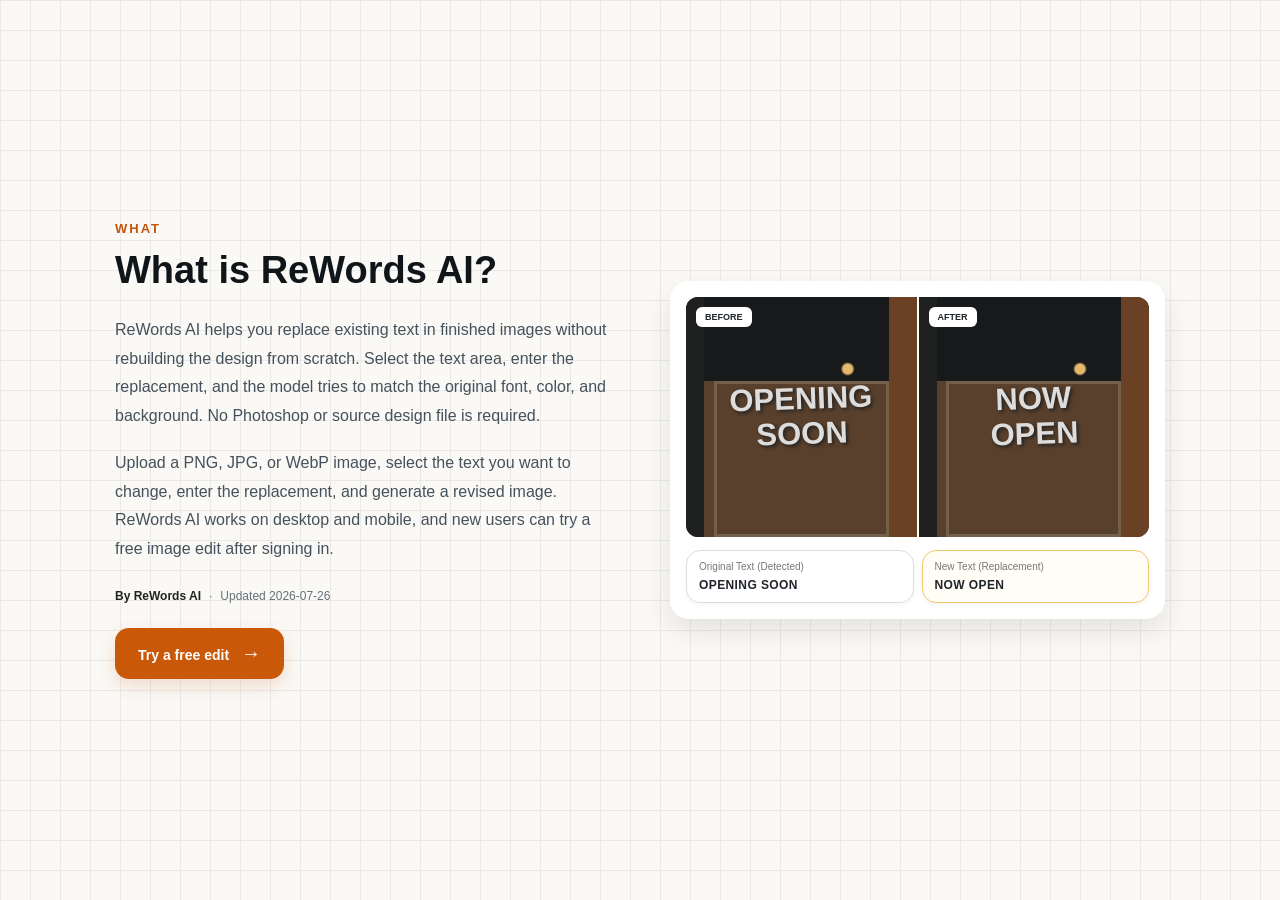
==== index.html @ 99885a3d "Upload project" ====
<!DOCTYPE html>
<html lang="en">
<head>
    <meta charset="UTF-8">
    <meta name="viewport" content="width=device-width, initial-scale=1.0">
    <title>ReWords AI</title>
    <link rel="stylesheet" href="style.css">
</head>

<body>

    <main class="page">
        <section class="hero">

            <!-- LEFT CONTENT -->
            <div class="content">

                <div class="eyebrow">WHAT</div>

                <h1>What is ReWords AI?</h1>

                <p>
                    ReWords AI helps you replace existing text in finished images
                    without rebuilding the design from scratch. Select the text area,
                    enter the replacement, and the model tries to match the original
                    font, color, and background. No Photoshop or source design file
                    is required.
                </p>

                <p>
                    Upload a PNG, JPG, or WebP image, select the text you want to
                    change, enter the replacement, and generate a revised image.
                    ReWords AI works on desktop and mobile, and new users can try a
                    free image edit after signing in.
                </p>

                <div class="meta">
                    <strong>By ReWords AI</strong>
                    <span>·</span>
                    <span>Updated 2026-07-26</span>
                </div>

                <button id="editBtn">
                    Try a free edit <span>→</span>
                </button>

            </div>


            <!-- RIGHT DEMO -->
            <div class="demo">

                <div class="images">
                

                    <!-- BEFORE -->
                    <div class="shot">
                        <span class="tag">BEFORE</span>

                        <div class="store">
                            <span>
                                OPENING<br>
                                SOON
                            </span>
                        </div>
                    </div>


                    <!-- AFTER -->
                    <div class="shot">
                        <span class="tag">AFTER</span>

                        <div class="store">
                            <span id="afterText">
                                NOW<br>
                                OPEN
                            </span>
                        </div>
                    </div>

                </div>


                <!-- TEXT BOXES -->
                <div class="labels">

                    <div class="label">
                        <small>Original Text (Detected)</small>
                        <strong>OPENING SOON</strong>
                    </div>

                    <div class="label replacement">
                        <small>New Text (Replacement)</small>
                        <strong id="replacement">NOW OPEN</strong>
                    </div>

                </div>

            </div>

        </section>
    </main>

    <script src="script.js"></script>

</body>
</html>
---- style.css ----
* {
    box-sizing: border-box;
}

body {
    margin: 0;
    font-family: Arial, Helvetica, sans-serif;
    color: #20252b;
    background: #faf9f6;
}

/* Grid Background */
body::before {
    content: "";
    position: fixed;
    inset: 0;
    z-index: -1;
    opacity: .55;

    background-image:
        linear-gradient(#ddd 1px, transparent 1px),
        linear-gradient(90deg, #ddd 1px, transparent 1px);

    background-size: 30px 30px;
}

.page {
    min-height: 100vh;
    padding: 0 8%;
}

.hero {
    max-width: 1050px;
    min-height: 100vh;
    margin: auto;

    display: grid;
    grid-template-columns: 1fr 1fr;
    gap: 60px;

    align-items: center;
}


/* LEFT SIDE */

.eyebrow {
    color: #c6530a;
    font-size: 13px;
    font-weight: bold;
    letter-spacing: 2px;
}

h1 {
    margin: 14px 0 24px;

    color: #10151a;
    font-size: 38px;
    line-height: 1.1;
}

p {
    margin-bottom: 18px;

    color: #45515b;
    font-size: 16px;
    line-height: 1.8;
}

.meta {
    display: flex;
    gap: 8px;
    align-items: center;

    margin: 25px 0;

    color: #68727b;
    font-size: 12px;
}

.meta strong {
    color: #222;
}


/* BUTTON */

button {
    border: none;
    border-radius: 14px;

    padding: 14px 23px;

    color: white;
    background: #c95808;

    font-size: 14px;
    font-weight: bold;

    cursor: pointer;

    box-shadow: 0 7px 18px #c9580830;

    transition: .2s;
}

button:hover {
    background: #b84e05;
    transform: translateY(-2px);
}

button span {
    margin-left: 8px;
    font-size: 20px;
}


/* RIGHT DEMO */

.demo {
    padding: 16px;

    background: white;
    border-radius: 19px;

    box-shadow: 0 12px 30px #00000018;
}

.images {
    display: grid;
    grid-template-columns: 1fr 1fr;
    gap: 2px;

    overflow: hidden;
    border-radius: 12px;
}

.shot {
    position: relative;
    height: 240px;
    overflow: hidden;

    background: #31271f;
}


/* Fake Store Image */

.store {
    height: 100%;

    display: flex;
    justify-content: center;
    align-items: center;

    text-align: center;
 
    background:
        radial-gradient(
            circle at 70% 30%,
            #e5b96b 0 2%,
            transparent 3%
        ),
        linear-gradient(
            90deg,
            #1e211f 0 8%, 
            transparent 8% 88%,
            #6a4125 88%
        ),
        linear-gradient(
            180deg,
             #17191a 0 35%, 
            #59402c 35% 100%
        ); 
}

.store::before {
    content: "";

    position: absolute;
    inset: 35% 12% 0;

    border: 3px solid #8e806b;

    opacity: .5;
}

.store span {
    position: relative;
    z-index: 2;

    color: #ddd;

    font-size: 31px;
    line-height: 1.12;
    font-weight: bold;

    text-shadow: 2px 2px 4px #222;

    transform: rotate(-2deg);
}


/* BEFORE / AFTER */

.tag {
    position: absolute;
    z-index: 3;

    top: 10px;
    left: 10px;

    padding: 5px 9px;

    background: white;
    border-radius: 6px;

    font-size: 9px;
    font-weight: bold;
}


/* LABELS */

.labels {
    display: grid;
    grid-template-columns: 1fr 1fr;
    gap: 8px;

    margin-top: 13px;
}

.label {
    padding: 10px 12px;

    border: 1px solid #ddd;
    border-radius: 14px;

    box-shadow: 0 2px 5px #0000000b;
}

.replacement {
    border-color: #f1c86b;
    background: #fffdf5;
}

small {
    display: block;

    margin-bottom: 6px;

    color: #777;
    font-size: 10px;
}

.label strong {
    display: block;

    font-size: 12px;
    letter-spacing: .4px;
}


/* TABLET */

@media (max-width: 850px) {

    .hero {
        grid-template-columns: 1fr;
        gap: 30px;

        padding: 55px 0;
    }

    .demo {
        max-width: 650px;
    }

    h1 {
        font-size: 34px;
    }
}


/* MOBILE */

@media (max-width: 520px) {

    .page {
        padding: 0 20px;
    }

    .hero {
        min-height: auto;
        padding: 45px 0;
    }

    .shot {
        height: 190px;
    }

    .store span {
        font-size: 24px;
    }

    .labels {
        grid-template-columns: 1fr;
    }
}
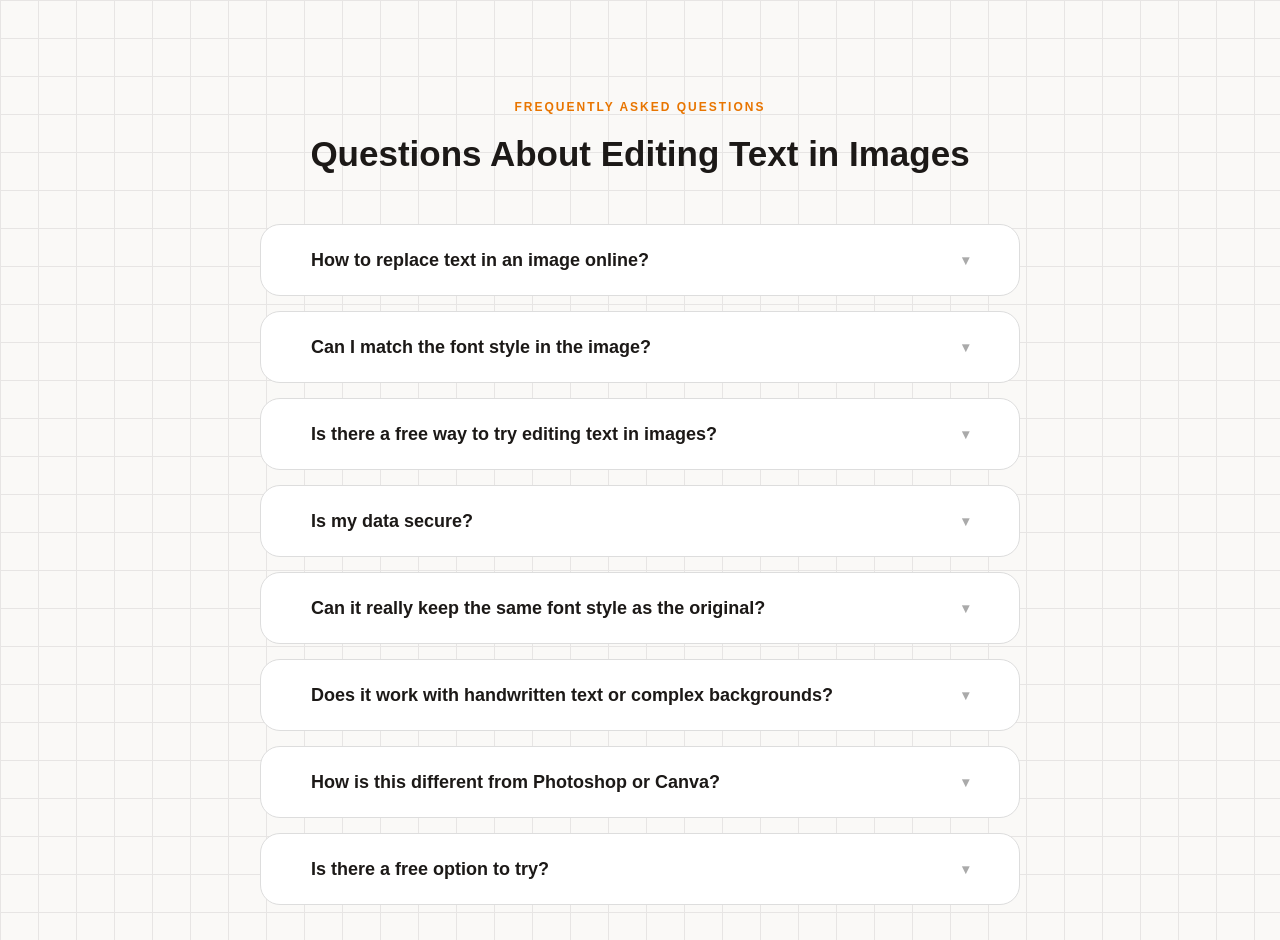
==== commit 2e58715d: "Update FAQ project" ====
--- a/index.html
+++ b/index.html
@@ -3,105 +3,96 @@
 <head>
     <meta charset="UTF-8">
     <meta name="viewport" content="width=device-width, initial-scale=1.0">
-    <title>ReWords AI</title>
+    <title>Document</title>
     <link rel="stylesheet" href="style.css">
 </head>
+<body>
+    <section class="faq-section">
 
-<body>
+    <p class="title">FREQUENTLY ASKED QUESTIONS</p>
 
-    <main class="page">
-        <section class="hero">
+    <h2>Questions About Editing Text in Images</h2>
 
-            <!-- LEFT CONTENT -->
-            <div class="content">
+    <div class="faq-list">
 
-                <div class="eyebrow">WHAT</div>
+        <details>
+            <summary>How to replace text in an image online?</summary>
+            <p>
+                Upload your image to ReWords AI, select the text you want to change,
+                enter the replacement, and generate a revised image. The tool tries
+                to match the original style as closely as the image allows.
+            </p>
+        </details>
 
-                <h1>What is ReWords AI?</h1>
+        <details>
+            <summary>Can I match the font style in the image?</summary>
+            <p>
+                ReWords AI analyzes the original text and aims to match its font,
+                size, color, and surrounding style as closely as possible.
+                Results vary with image quality and text complexity.
+            </p>
+        </details>
 
-                <p>
-                    ReWords AI helps you replace existing text in finished images
-                    without rebuilding the design from scratch. Select the text area,
-                    enter the replacement, and the model tries to match the original
-                    font, color, and background. No Photoshop or source design file
-                    is required.
-                </p>
+        <details>
+            <summary>Is there a free way to try editing text in images?</summary>
+            <p>
+                New users can try a free image edit after signing in. Additional
+                edits require credits or a subscription, and 2K and 4K resolutions
+                are subscription benefits.
+            </p>
+        </details>
 
-                <p>
-                    Upload a PNG, JPG, or WebP image, select the text you want to
-                    change, enter the replacement, and generate a revised image.
-                    ReWords AI works on desktop and mobile, and new users can try a
-                    free image edit after signing in.
-                </p>
+        <details>
+            <summary>Is my data secure?</summary>
+            <p>
+                We process uploaded images to generate the edit you request,
+                which may involve third-party AI and storage providers.
+                See our Privacy Policy for current details about data handling
+                and retention.
+            </p>
+        </details>
 
-                <div class="meta">
-                    <strong>By ReWords AI</strong>
-                    <span>·</span>
-                    <span>Updated 2026-07-26</span>
-                </div>
+        <details>
+            <summary>Can it really keep the same font style as the original?</summary>
+            <p>
+                ReWords AI is designed to match the original font and style as
+                closely as possible. Results vary with image quality, font
+                complexity, background texture, and text length.
+            </p>
+        </details>
 
-                <button id="editBtn">
-                    Try a free edit <span>→</span>
-                </button>
+        <details>
+            <summary>Does it work with handwritten text or complex backgrounds?</summary>
+            <p>
+                It can work with some handwritten, curved, or complex text areas,
+                but results vary. Clear text with enough surrounding context
+                usually works best.
+            </p>
+        </details>
 
-            </div>
+        <details>
+            <summary>How is this different from Photoshop or Canva?</summary>
+            <p>
+                Photoshop and Canva typically require opening the original
+                multi-layer project file, recreating deleted layers, or manually
+                styling new text layers. When you only have a flat PNG, JPG, or
+                WebP, ReWords AI eliminates those rebuilding steps.
+            </p>
+        </details>
 
+        <details>
+            <summary>Is there a free option to try?</summary>
+            <p>
+                Sign in to try a free image edit. No credit card is required.
+                If you need more edits, you can buy credits or subscribe.
+            </p>
+        </details>
+        
 
-            <!-- RIGHT DEMO -->
-            <div class="demo">
+    </div>
 
-                <div class="images">
-                
+</section>
 
-                    <!-- BEFORE -->
-                    <div class="shot">
-                        <span class="tag">BEFORE</span>
-
-                        <div class="store">
-                            <span>
-                                OPENING<br>
-                                SOON
-                            </span>
-                        </div>
-                    </div>
-
-
-                    <!-- AFTER -->
-                    <div class="shot">
-                        <span class="tag">AFTER</span>
-
-                        <div class="store">
-                            <span id="afterText">
-                                NOW<br>
-                                OPEN
-                            </span>
-                        </div>
-                    </div>
-
-                </div>
-
-
-                <!-- TEXT BOXES -->
-                <div class="labels">
-
-                    <div class="label">
-                        <small>Original Text (Detected)</small>
-                        <strong>OPENING SOON</strong>
-                    </div>
-
-                    <div class="label replacement">
-                        <small>New Text (Replacement)</small>
-                        <strong id="replacement">NOW OPEN</strong>
-                    </div>
-
-                </div>
-
-            </div>
-
-        </section>
-    </main>
-
-    <script src="script.js"></script>
-
+    
 </body>
 </html>
--- a/style.css
+++ b/style.css
@@ -4,306 +4,170 @@
 
 body {
     margin: 0;
-    font-family: Arial, Helvetica, sans-serif;
-    color: #20252b;
-    background: #faf9f6;
-}
+    font-family: Arial, sans-serif;
+    background-color: #faf9f7;
+    color: #1c1917;
 
-/* Grid Background */
-body::before {
-    content: "";
-    position: fixed;
-    inset: 0;
-    z-index: -1;
-    opacity: .55;
-
+    /* background */
     background-image:
-        linear-gradient(#ddd 1px, transparent 1px),
-        linear-gradient(90deg, #ddd 1px, transparent 1px);
-
-    background-size: 30px 30px;
-}
-
-.page {
-    min-height: 100vh;
-    padding: 0 8%;
-}
-
-.hero {
-    max-width: 1050px;
-    min-height: 100vh;
-    margin: auto;
-
-    display: grid;
-    grid-template-columns: 1fr 1fr;
-    gap: 60px;
-
-    align-items: center;
+        linear-gradient(#e7e5e4 1px, transparent 1px),
+        linear-gradient(90deg, #e7e5e4 1px, transparent 1px);
+    background-size: 38px 38px;
 }
 
 
-/* LEFT SIDE */
+/* FAQ  */
 
-.eyebrow {
-    color: #c6530a;
-    font-size: 13px;
+.faq-section {
+    max-width: 800px;
+    margin: 0 auto;
+    padding: 20px;
+}
+
+.title {
+    text-align: center;
+    color: #e87500;
+    font-size: 12px;
     font-weight: bold;
     letter-spacing: 2px;
+    margin-top: 80px;
 }
 
-h1 {
-    margin: 14px 0 24px;
-
-    color: #10151a;
-    font-size: 38px;
-    line-height: 1.1;
-}
-
-p {
-    margin-bottom: 18px;
-
-    color: #45515b;
-    font-size: 16px;
-    line-height: 1.8;
-}
-
-.meta {
-    display: flex;
-    gap: 8px;
-    align-items: center;
-
-    margin: 25px 0;
-
-    color: #68727b;
-    font-size: 12px;
-}
-
-.meta strong {
-    color: #222;
+.faq-section h2 {
+    text-align: center;
+    font-size: 35px;
+    margin: 20px 0 50px;
+    font-weight: 900;
 }
 
 
-/* BUTTON */
+/* FAQ Box */
 
-button {
-    border: none;
-    border-radius: 14px;
-
-    padding: 14px 23px;
-
-    color: white;
-    background: #c95808;
-
-    font-size: 14px;
-    font-weight: bold;
-
-    cursor: pointer;
-
-    box-shadow: 0 7px 18px #c9580830;
-
-    transition: .2s;
-}
-
-button:hover {
-    background: #b84e05;
-    transform: translateY(-2px);
-}
-
-button span {
-    margin-left: 8px;
-    font-size: 20px;
+.faq-list details {
+    background: white;
+    border: 1px solid #ddd;
+    border-radius: 20px;
+    margin-bottom: 15px;
+    overflow: hidden;
 }
 
 
-/* RIGHT DEMO */
 
-.demo {
-    padding: 16px;
-
-    background: white;
-    border-radius: 19px;
-
-    box-shadow: 0 12px 30px #00000018;
-}
-
-.images {
-    display: grid;
-    grid-template-columns: 1fr 1fr;
-    gap: 2px;
-
-    overflow: hidden;
-    border-radius: 12px;
-}
-
-.shot {
-    position: relative;
-    height: 240px;
-    overflow: hidden;
-
-    background: #31271f;
+.faq-list summary {
+    height: 100px;
+    padding: 20px 50px;
+    height: 70px;
+    font-size: 18px;
+    font-weight: bold;
+    cursor: pointer;
+    display: flex;
+    align-items: center;
+    justify-content: space-between;
+    list-style: none;
 }
 
 
-/* Fake Store Image */
 
-.store {
-    height: 100%;
 
-    display: flex;
-    justify-content: center;
-    align-items: center;
 
-    text-align: center;
- 
-    background:
-        radial-gradient(
-            circle at 70% 30%,
-            #e5b96b 0 2%,
-            transparent 3%
-        ),
-        linear-gradient(
-            90deg,
-            #1e211f 0 8%, 
-            transparent 8% 88%,
-            #6a4125 88%
-        ),
-        linear-gradient(
-            180deg,
-             #17191a 0 35%, 
-            #59402c 35% 100%
-        ); 
-}
+/* Right side arrow */
 
-.store::before {
-    content: "";
-
-    position: absolute;
-    inset: 35% 12% 0;
-
-    border: 3px solid #8e806b;
-
-    opacity: .5;
-}
-
-.store span {
-    position: relative;
-    z-index: 2;
-
-    color: #ddd;
-
-    font-size: 31px;
-    line-height: 1.12;
-    font-weight: bold;
-
-    text-shadow: 2px 2px 4px #222;
-
-    transform: rotate(-2deg);
+.faq-list summary::after {
+    content: "▾";
+    font-size: 14px;
+    color: #aaa;
 }
 
 
-/* BEFORE / AFTER */
+/* Open arrow */
 
-.tag {
-    position: absolute;
-    z-index: 3;
-
-    top: 10px;
-    left: 10px;
-
-    padding: 5px 9px;
-
-    background: white;
-    border-radius: 6px;
-
-    font-size: 9px;
-    font-weight: bold;
+.faq-list details[open] summary::after {
+    content: "▴";
 }
 
 
-/* LABELS */
+/* Answer */
 
-.labels {
-    display: grid;
-    grid-template-columns: 1fr 1fr;
-    gap: 8px;
+.faq-list p {
+    margin: 0;
+    padding: 0 35px 30px;
 
-    margin-top: 13px;
-}
-
-.label {
-    padding: 10px 12px;
-
-    border: 1px solid #ddd;
-    border-radius: 14px;
-
-    box-shadow: 0 2px 5px #0000000b;
-}
-
-.replacement {
-    border-color: #f1c86b;
-    background: #fffdf5;
-}
-
-small {
-    display: block;
-
-    margin-bottom: 6px;
-
-    color: #777;
-    font-size: 10px;
-}
-
-.label strong {
-    display: block;
-
-    font-size: 12px;
-    letter-spacing: .4px;
+    color: #78716c;
+    font-size: 17px;
+    line-height: 1.7;
 }
 
 
-/* TABLET */
+/* Open FAQ border */
 
-@media (max-width: 850px) {
+.faq-list details[open] {
+    border-color: #fbbf24;
+}
 
-    .hero {
-        grid-template-columns: 1fr;
-        gap: 30px;
+@media (max-width: 768px) {
 
-        padding: 55px 0;
+    .faq-section {
+        padding: 20px;
     }
 
-    .demo {
-        max-width: 650px;
+    .title {
+        margin-top: 50px;
     }
 
-    h1 {
-        font-size: 34px;
+    .faq-section h2 {
+        font-size: 30px;
+        margin-bottom: 35px;
+    }
+
+    .faq-list summary {
+        height: 65px;
+        padding: 15px 30px;
+        font-size: 17px;
+    }
+
+    .faq-list p {
+        padding: 0 30px 25px;
+        font-size: 16px;
     }
 }
 
 
-/* MOBILE */
+/* Responcive*/
 
-@media (max-width: 520px) {
+@media (max-width: 480px) {
 
-    .page {
-        padding: 0 20px;
+    .faq-section {
+        padding: 15px;
     }
 
-    .hero {
-        min-height: auto;
-        padding: 45px 0;
+    .title {
+        margin-top: 35px;
+        font-size: 11px;
     }
 
-    .shot {
-        height: 190px;
+    .faq-section h2 {
+        font-size: 25px;
+        margin: 15px 0 30px;
     }
 
-    .store span {
-        font-size: 24px;
+    .faq-list details {
+        border-radius: 15px;
+        margin-bottom: 12px;
     }
 
-    .labels {
-        grid-template-columns: 1fr;
+    .faq-list summary {
+        height: 60px;
+        padding: 10px 20px;
+        font-size: 15px;
+    }
+
+    .faq-list summary::after {
+        font-size: 12px;
+    }
+
+    .faq-list p {
+        padding: 0 20px 20px;
+        font-size: 14px;
+        line-height: 1.6;
     }
 }
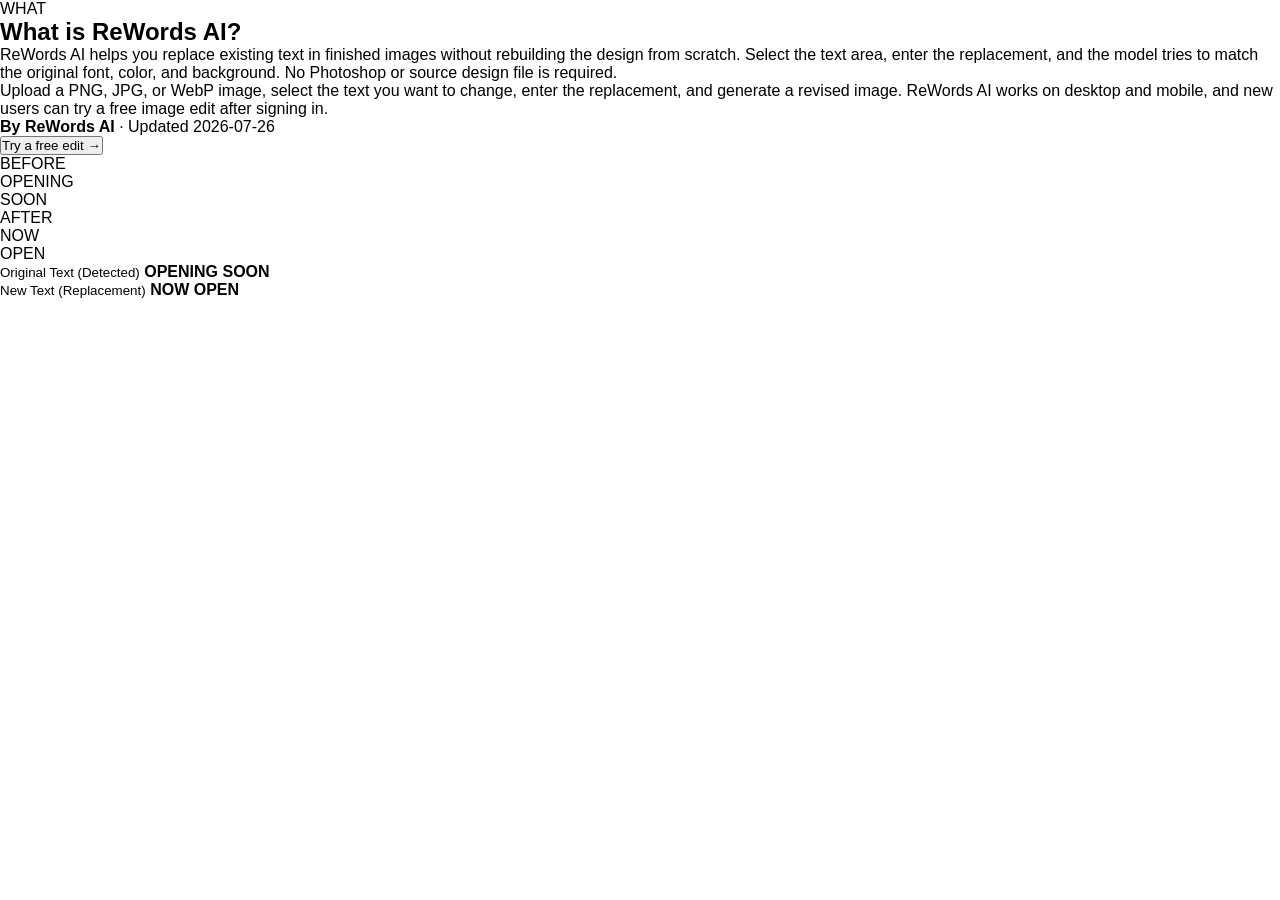
==== commit 3a5fcd05: "Misbah's work" ====
--- a/index.html
+++ b/index.html
@@ -3,96 +3,105 @@
 <head>
     <meta charset="UTF-8">
     <meta name="viewport" content="width=device-width, initial-scale=1.0">
-    <title>Document</title>
+    <title>ReWords AI</title>
     <link rel="stylesheet" href="style.css">
 </head>
+
 <body>
-    <section class="faq-section">
 
-    <p class="title">FREQUENTLY ASKED QUESTIONS</p>
+    <main class="page">
+        <section class="hero">
 
-    <h2>Questions About Editing Text in Images</h2>
+            <!-- LEFT CONTENT -->
+            <div class="content">
 
-    <div class="faq-list">
+                <div class="eyebrow">WHAT</div>
 
-        <details>
-            <summary>How to replace text in an image online?</summary>
-            <p>
-                Upload your image to ReWords AI, select the text you want to change,
-                enter the replacement, and generate a revised image. The tool tries
-                to match the original style as closely as the image allows.
-            </p>
-        </details>
+                <h1>What is ReWords AI?</h1>
 
-        <details>
-            <summary>Can I match the font style in the image?</summary>
-            <p>
-                ReWords AI analyzes the original text and aims to match its font,
-                size, color, and surrounding style as closely as possible.
-                Results vary with image quality and text complexity.
-            </p>
-        </details>
+                <p>
+                    ReWords AI helps you replace existing text in finished images
+                    without rebuilding the design from scratch. Select the text area,
+                    enter the replacement, and the model tries to match the original
+                    font, color, and background. No Photoshop or source design file
+                    is required.
+                </p>
 
-        <details>
-            <summary>Is there a free way to try editing text in images?</summary>
-            <p>
-                New users can try a free image edit after signing in. Additional
-                edits require credits or a subscription, and 2K and 4K resolutions
-                are subscription benefits.
-            </p>
-        </details>
+                <p>
+                    Upload a PNG, JPG, or WebP image, select the text you want to
+                    change, enter the replacement, and generate a revised image.
+                    ReWords AI works on desktop and mobile, and new users can try a
+                    free image edit after signing in.
+                </p>
 
-        <details>
-            <summary>Is my data secure?</summary>
-            <p>
-                We process uploaded images to generate the edit you request,
-                which may involve third-party AI and storage providers.
-                See our Privacy Policy for current details about data handling
-                and retention.
-            </p>
-        </details>
+                <div class="meta">
+                    <strong>By ReWords AI</strong>
+                    <span>·</span>
+                    <span>Updated 2026-07-26</span>
+                </div>
 
-        <details>
-            <summary>Can it really keep the same font style as the original?</summary>
-            <p>
-                ReWords AI is designed to match the original font and style as
-                closely as possible. Results vary with image quality, font
-                complexity, background texture, and text length.
-            </p>
-        </details>
+                <button id="editBtn">
+                    Try a free edit <span>→</span>
+                </button>
 
-        <details>
-            <summary>Does it work with handwritten text or complex backgrounds?</summary>
-            <p>
-                It can work with some handwritten, curved, or complex text areas,
-                but results vary. Clear text with enough surrounding context
-                usually works best.
-            </p>
-        </details>
+            </div>
 
-        <details>
-            <summary>How is this different from Photoshop or Canva?</summary>
-            <p>
-                Photoshop and Canva typically require opening the original
-                multi-layer project file, recreating deleted layers, or manually
-                styling new text layers. When you only have a flat PNG, JPG, or
-                WebP, ReWords AI eliminates those rebuilding steps.
-            </p>
-        </details>
 
-        <details>
-            <summary>Is there a free option to try?</summary>
-            <p>
-                Sign in to try a free image edit. No credit card is required.
-                If you need more edits, you can buy credits or subscribe.
-            </p>
-        </details>
-        
+            <!-- RIGHT DEMO -->
+            <div class="demo">
 
-    </div>
+                <div class="images">
+                
 
-</section>
+                    <!-- BEFORE -->
+                    <div class="shot">
+                        <span class="tag">BEFORE</span>
 
-    
+                        <div class="store">
+                            <span>
+                                OPENING<br>
+                                SOON
+                            </span>
+                        </div>
+                    </div>
+
+
+                    <!-- AFTER -->
+                    <div class="shot">
+                        <span class="tag">AFTER</span>
+
+                        <div class="store">
+                            <span id="afterText">
+                                NOW<br>
+                                OPEN
+                            </span>
+                        </div>
+                    </div>
+
+                </div>
+
+
+                <!-- TEXT BOXES -->
+                <div class="labels">
+
+                    <div class="label">
+                        <small>Original Text (Detected)</small>
+                        <strong>OPENING SOON</strong>
+                    </div>
+
+                    <div class="label replacement">
+                        <small>New Text (Replacement)</small>
+                        <strong id="replacement">NOW OPEN</strong>
+                    </div>
+
+                </div>
+
+            </div>
+
+        </section>
+    </main>
+
+    <script src="script.js"></script>
+
 </body>
 </html>
--- a/style.css
+++ b/style.css
@@ -1,3 +1,36 @@
+*{
+    margin: 0px;
+    padding: 0px;
+    box-sizing: border-box;
+}
+nav{
+    width: 100%;
+    height: auto;
+    background-color: black;
+    color: white;
+    display: flex;
+    justify-content: space-between;
+    align-items: center;
+    padding: 10px;
+}
+nav div{
+    display: flex;
+    gap: 10px;
+    font-size: 10px;
+}
+nav div li {
+    list-style-type:none;
+}
+
+nav div button{
+    font-size: 10px;
+    padding: 0px 10px;
+    cursor: pointer;
+
+}
+
+/* ------------misbah's------->
+-----------------work-------- */
 * {
     box-sizing: border-box;
 }
@@ -5,169 +38,107 @@
 body {
     margin: 0;
     font-family: Arial, sans-serif;
-    background-color: #faf9f7;
-    color: #1c1917;
-
-    /* background */
-    background-image:
-        linear-gradient(#e7e5e4 1px, transparent 1px),
-        linear-gradient(90deg, #e7e5e4 1px, transparent 1px);
-    background-size: 38px 38px;
 }
 
+.why-section {
+    width: 90%;
+    max-width: 1200px;
+    margin: 80px auto;
 
-/* FAQ  */
-
-.faq-section {
-    max-width: 800px;
-    margin: 0 auto;
-    padding: 20px;
-}
-
-.title {
-    text-align: center;
-    color: #e87500;
-    font-size: 12px;
-    font-weight: bold;
-    letter-spacing: 2px;
-    margin-top: 80px;
-}
-
-.faq-section h2 {
-    text-align: center;
-    font-size: 35px;
-    margin: 20px 0 50px;
-    font-weight: 900;
-}
-
-
-/* FAQ Box */
-
-.faq-list details {
-    background: white;
-    border: 1px solid #ddd;
-    border-radius: 20px;
-    margin-bottom: 15px;
-    overflow: hidden;
+    display: flex;
+    align-items: center;
+    gap: 70px;
 }
 
 
 
-.faq-list summary {
-    height: 100px;
-    padding: 20px 50px;
-    height: 70px;
-    font-size: 18px;
-    font-weight: bold;
-    cursor: pointer;
-    display: flex;
-    align-items: center;
-    justify-content: space-between;
-    list-style: none;
+/* Image */
+
+.why-image {
+    width: 50%;
+    /* bnbcv */
+    padding: 20px;
+    background-color: rgb(249, 238, 238);
+    border-radius: 25px;
+    
+}
+
+.why-image img {
+    width: 100%;
+    display: block;
+    border-radius: 20px;
 }
 
 
+/* Content */
 
+.why-content {
+    width: 50%;
+}
 
+.why-title {
+    font-size: 14px;
+    font-weight: bold;
+    letter-spacing: 2px;
+    margin-bottom: 18px;
+    color: #af4545;;
+}
 
-/* Right side arrow */
+.why-content h2 {
+    font-size: 42px;
+    line-height: 1.15;
+    color: #111827;
+    margin: 0 0 22px;
+}
 
-.faq-list summary::after {
-    content: "▾";
-    font-size: 14px;
-    color: #aaa;
+.intro {
+    font-size: 17px;
+    line-height: 1.7;
+    color: #667085;
+    margin-bottom: 25px;
 }
 
 
-/* Open arrow */
+/* Points */
 
-.faq-list details[open] summary::after {
-    content: "▴";
+.point {
+    display: flex;
+    align-items: center;
+    gap: 14px;
+    margin: 18px 0;
+
+    font-size: 16px;
+    font-weight: 600;
+    color: #344054;
+}
+
+.check {
+    width: 24px;
+    height: 24px;
+
+    border: 2px solid #af4545;
+    border-radius: 50%;
+
+    display: flex;
+    align-items: center;
+    justify-content: center;
+
+    color:#af4545;
+    font-size: 14px;
 }
 
 
-/* Answer */
+/* Adobe Photoshop */
 
-.faq-list p {
-    margin: 0;
-    padding: 0 35px 30px;
-
-    color: #78716c;
-    font-size: 17px;
-    line-height: 1.7;
+.reference {
+    margin-top: 32px;
+    font-size: 14px;
+    line-height: 1.6;
+    color: #667085;
 }
 
-
-/* Open FAQ border */
-
-.faq-list details[open] {
-    border-color: #fbbf24;
-}
-
-@media (max-width: 768px) {
-
-    .faq-section {
-        padding: 20px;
-    }
-
-    .title {
-        margin-top: 50px;
-    }
-
-    .faq-section h2 {
-        font-size: 30px;
-        margin-bottom: 35px;
-    }
-
-    .faq-list summary {
-        height: 65px;
-        padding: 15px 30px;
-        font-size: 17px;
-    }
-
-    .faq-list p {
-        padding: 0 30px 25px;
-        font-size: 16px;
-    }
-}
-
-
-/* Responcive*/
-
-@media (max-width: 480px) {
-
-    .faq-section {
-        padding: 15px;
-    }
-
-    .title {
-        margin-top: 35px;
-        font-size: 11px;
-    }
-
-    .faq-section h2 {
-        font-size: 25px;
-        margin: 15px 0 30px;
-    }
-
-    .faq-list details {
-        border-radius: 15px;
-        margin-bottom: 12px;
-    }
-
-    .faq-list summary {
-        height: 60px;
-        padding: 10px 20px;
-        font-size: 15px;
-    }
-
-    .faq-list summary::after {
-        font-size: 12px;
-    }
-
-    .faq-list p {
-        padding: 0 20px 20px;
-        font-size: 14px;
-        line-height: 1.6;
-    }
+.reference a {
+    color:#af4545;
+    text-decoration: underline;
+    font-weight: bold;
 }
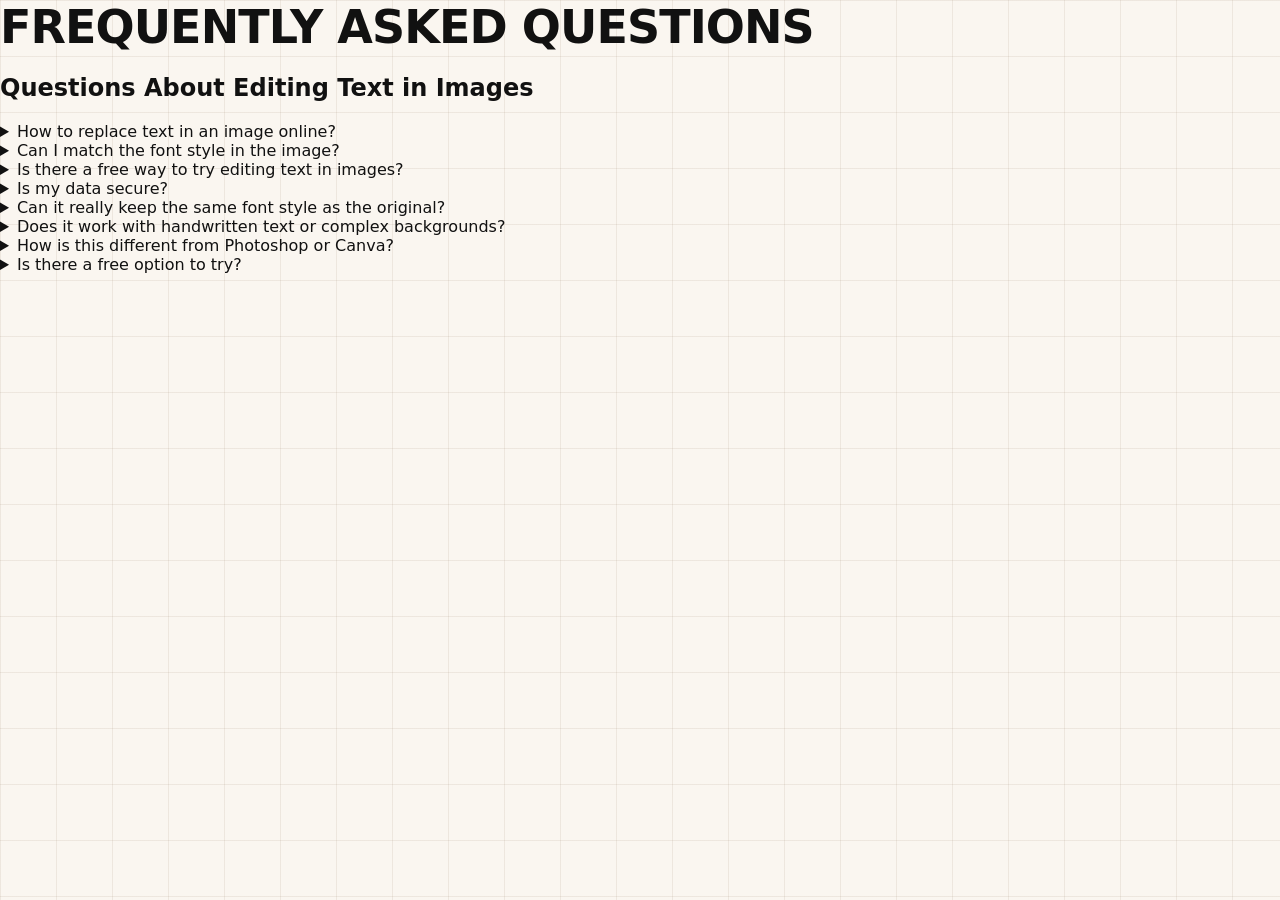
==== commit 21119ef0: "Merge main into task" ====
--- a/index.html
+++ b/index.html
@@ -3,105 +3,96 @@
 <head>
     <meta charset="UTF-8">
     <meta name="viewport" content="width=device-width, initial-scale=1.0">
-    <title>ReWords AI</title>
+    <title>Document</title>
     <link rel="stylesheet" href="style.css">
 </head>
+<body>
+    <section class="faq-section">
 
-<body>
+    <p class="title">FREQUENTLY ASKED QUESTIONS</p>
 
-    <main class="page">
-        <section class="hero">
+    <h2>Questions About Editing Text in Images</h2>
 
-            <!-- LEFT CONTENT -->
-            <div class="content">
+    <div class="faq-list">
 
-                <div class="eyebrow">WHAT</div>
+        <details>
+            <summary>How to replace text in an image online?</summary>
+            <p>
+                Upload your image to ReWords AI, select the text you want to change,
+                enter the replacement, and generate a revised image. The tool tries
+                to match the original style as closely as the image allows.
+            </p>
+        </details>
 
-                <h1>What is ReWords AI?</h1>
+        <details>
+            <summary>Can I match the font style in the image?</summary>
+            <p>
+                ReWords AI analyzes the original text and aims to match its font,
+                size, color, and surrounding style as closely as possible.
+                Results vary with image quality and text complexity.
+            </p>
+        </details>
 
-                <p>
-                    ReWords AI helps you replace existing text in finished images
-                    without rebuilding the design from scratch. Select the text area,
-                    enter the replacement, and the model tries to match the original
-                    font, color, and background. No Photoshop or source design file
-                    is required.
-                </p>
+        <details>
+            <summary>Is there a free way to try editing text in images?</summary>
+            <p>
+                New users can try a free image edit after signing in. Additional
+                edits require credits or a subscription, and 2K and 4K resolutions
+                are subscription benefits.
+            </p>
+        </details>
 
-                <p>
-                    Upload a PNG, JPG, or WebP image, select the text you want to
-                    change, enter the replacement, and generate a revised image.
-                    ReWords AI works on desktop and mobile, and new users can try a
-                    free image edit after signing in.
-                </p>
+        <details>
+            <summary>Is my data secure?</summary>
+            <p>
+                We process uploaded images to generate the edit you request,
+                which may involve third-party AI and storage providers.
+                See our Privacy Policy for current details about data handling
+                and retention.
+            </p>
+        </details>
 
-                <div class="meta">
-                    <strong>By ReWords AI</strong>
-                    <span>·</span>
-                    <span>Updated 2026-07-26</span>
-                </div>
+        <details>
+            <summary>Can it really keep the same font style as the original?</summary>
+            <p>
+                ReWords AI is designed to match the original font and style as
+                closely as possible. Results vary with image quality, font
+                complexity, background texture, and text length.
+            </p>
+        </details>
 
-                <button id="editBtn">
-                    Try a free edit <span>→</span>
-                </button>
+        <details>
+            <summary>Does it work with handwritten text or complex backgrounds?</summary>
+            <p>
+                It can work with some handwritten, curved, or complex text areas,
+                but results vary. Clear text with enough surrounding context
+                usually works best.
+            </p>
+        </details>
 
-            </div>
+        <details>
+            <summary>How is this different from Photoshop or Canva?</summary>
+            <p>
+                Photoshop and Canva typically require opening the original
+                multi-layer project file, recreating deleted layers, or manually
+                styling new text layers. When you only have a flat PNG, JPG, or
+                WebP, ReWords AI eliminates those rebuilding steps.
+            </p>
+        </details>
 
+        <details>
+            <summary>Is there a free option to try?</summary>
+            <p>
+                Sign in to try a free image edit. No credit card is required.
+                If you need more edits, you can buy credits or subscribe.
+            </p>
+        </details>
+        
 
-            <!-- RIGHT DEMO -->
-            <div class="demo">
+    </div>
 
-                <div class="images">
-                
+</section>
 
-                    <!-- BEFORE -->
-                    <div class="shot">
-                        <span class="tag">BEFORE</span>
-
-                        <div class="store">
-                            <span>
-                                OPENING<br>
-                                SOON
-                            </span>
-                        </div>
-                    </div>
-
-
-                    <!-- AFTER -->
-                    <div class="shot">
-                        <span class="tag">AFTER</span>
-
-                        <div class="store">
-                            <span id="afterText">
-                                NOW<br>
-                                OPEN
-                            </span>
-                        </div>
-                    </div>
-
-                </div>
-
-
-                <!-- TEXT BOXES -->
-                <div class="labels">
-
-                    <div class="label">
-                        <small>Original Text (Detected)</small>
-                        <strong>OPENING SOON</strong>
-                    </div>
-
-                    <div class="label replacement">
-                        <small>New Text (Replacement)</small>
-                        <strong id="replacement">NOW OPEN</strong>
-                    </div>
-
-                </div>
-
-            </div>
-
-        </section>
-    </main>
-
-    <script src="script.js"></script>
-
+    
 </body>
 </html>
--- a/style.css
+++ b/style.css
@@ -1,4 +1,4 @@
-*{
+/* *{
     margin: 0px;
     padding: 0px;
     box-sizing: border-box;
@@ -27,118 +27,139 @@
     padding: 0px 10px;
     cursor: pointer;
 
-}
+} */
+/* Alvina's CSS */
+   :root{
+    --bg:#faf6f0;
+    --grid:rgba(180,160,140,.18);
+    --card:#ffffff;
+    --accent:#bb4d00;
+    --accent-soft:#fdf0e6;
+    --ink:#111111;
+    --muted:#6b7280;
+    --fix:#974500;
+    --radius:14px;
+    --view:#fe9a00
+    
+  }
+/* --------BODY-------- */
+  body{
+    margin:0;
+    background:var(--bg);
+    background-image:
+      linear-gradient(var(--grid) 1px,transparent 1px),
+      linear-gradient(90deg,var(--grid) 1px,transparent 1px);
+    background-size:56px 56px;
+    font-family:"Poppins",system-ui,-apple-system,"Segoe UI",Arial,sans-serif;
+    color:var(--ink);
+  }
+/* -------SECTION-------- */
+  .section{
+    max-width:1200px;
+    margin:0 auto;
+    padding:64px 20px 72px;
+    text-align:center;
+  }
+/* -------PARAGRAPH */
+  .para{
+    margin:0 0 14px;
+    font-size:12px;
+    font-weight:700;
+    letter-spacing:.14em;
+    text-transform:uppercase;
+    color:var(--accent);
+  }
 
-/* ------------misbah's------->
------------------work-------- */
-* {
-    box-sizing: border-box;
-}
+  .title{
+    margin:0 0 14px;
+    font-size:clamp(32px,5vw,46px);
+    font-weight:800;
+    letter-spacing:-.02em;
+  }
 
-body {
-    margin: 0;
-    font-family: Arial, sans-serif;
-}
+  .subtitle{
+    margin:0 auto 48px;
+    max-width:52ch;
+    font-size:17px;
+    color:var(--muted);
+  }
 
-.why-section {
-    width: 90%;
-    max-width: 1200px;
-    margin: 80px auto;
+  .steps{
+    display:grid;
+    grid-template-columns:repeat(4,1fr);
+    gap:32px;
+    margin-bottom:48px;
+  }
+/* ------CARDS------- */
+  .card{
+    background:var(--card);
+    border: 0.1px solid transparent;     
+    border-radius:var(--radius);
+    padding:34px 26px 40px;
+    box-shadow:0 1px 3px rgba(17,17,17,.06);
+    transition:border-color .25s ease, transform .25s ease, box-shadow .25s ease;
+  }
 
-    display: flex;
-    align-items: center;
-    gap: 70px;
-}
+  /* orange border on the card */
+  .card:hover,
+  .card:focus-within{
+    border-color:var(--view);
+    box-shadow:0 10px 24px rgba(194,65,12,.12);
+  }
+/* -------ICONS-------- */
+  .icon{
+    width: 60px;
+    height:70px;
+    margin:0 auto 22px;
+    display:grid;
+    place-items:center;
+    border-radius:60%;
+    background:var(--accent-soft);
+    border:2px solid transparent;      /* same trick for the circle */
+    color:var(--accent);
+    transition:border-color .25s ease, background-color .25s ease;
+  }
 
+  /* border appears around the icon too */
+  .card:hover .icon,
+  .card:focus-within .icon{
+    border-color:var(--view);
+    background:#fbe4d3;
+  }
 
+  .icon svg{width:26px;height:26px;stroke:currentColor;fill:none;stroke-width:2;stroke-linecap:round;stroke-linejoin:round;color:var(--transparent);transition:stroke .25s ease,fill .25s ease;}
+  .icon svg.filled{fill:var(--accent);stroke:none;}
 
-/* Image */
+  .num{
+    margin:0 0 10px;
+    font-size:15px;
+    font-weight:700;
+    color:var(--accent);
+  }
 
-.why-image {
-    width: 50%;
-    /* bnbcv */
-    padding: 20px;
-    background-color: rgb(249, 238, 238);
-    border-radius: 25px;
-    
-}
+  .card h3{
+    margin:0 0 30px;
+    font-size:18px;
+    font-weight:600;
+  }
 
-.why-image img {
-    width: 100%;
-    display: block;
-    border-radius: 20px;
-}
+  .card p{
+    margin:0;
+    font-size:14.5px;
+    line-height:1.7;
+    color:var(--muted);
+  }
 
-
-/* Content */
-
-.why-content {
-    width: 50%;
-}
-
-.why-title {
-    font-size: 14px;
-    font-weight: bold;
-    letter-spacing: 2px;
-    margin-bottom: 18px;
-    color: #af4545;;
-}
-
-.why-content h2 {
-    font-size: 42px;
-    line-height: 1.15;
-    color: #111827;
-    margin: 0 0 22px;
-}
-
-.intro {
-    font-size: 17px;
-    line-height: 1.7;
-    color: #667085;
-    margin-bottom: 25px;
-}
-
-
-/* Points */
-
-.point {
-    display: flex;
-    align-items: center;
-    gap: 14px;
-    margin: 18px 0;
-
-    font-size: 16px;
-    font-weight: 600;
-    color: #344054;
-}
-
-.check {
-    width: 24px;
-    height: 24px;
-
-    border: 2px solid #af4545;
-    border-radius: 50%;
-
-    display: flex;
-    align-items: center;
-    justify-content: center;
-
-    color:#af4545;
-    font-size: 14px;
-}
-
-
-/* Adobe Photoshop */
-
-.reference {
-    margin-top: 32px;
-    font-size: 14px;
-    line-height: 1.6;
-    color: #667085;
-}
-
-.reference a {
-    color:#af4545;
-    text-decoration: underline;
-    font-weight: bold;
-}+  .cta{
+    display:inline-block;
+    padding:15px 30px;
+    border-radius:10px;
+    background:var(--accent);
+    color:#fff;
+    font-size:15px;
+    font-weight:600;
+    text-decoration:none;
+    border:2px solid var(--accent);
+    transition:background-color .2s ease, transform .2s ease;
+  }
+  
